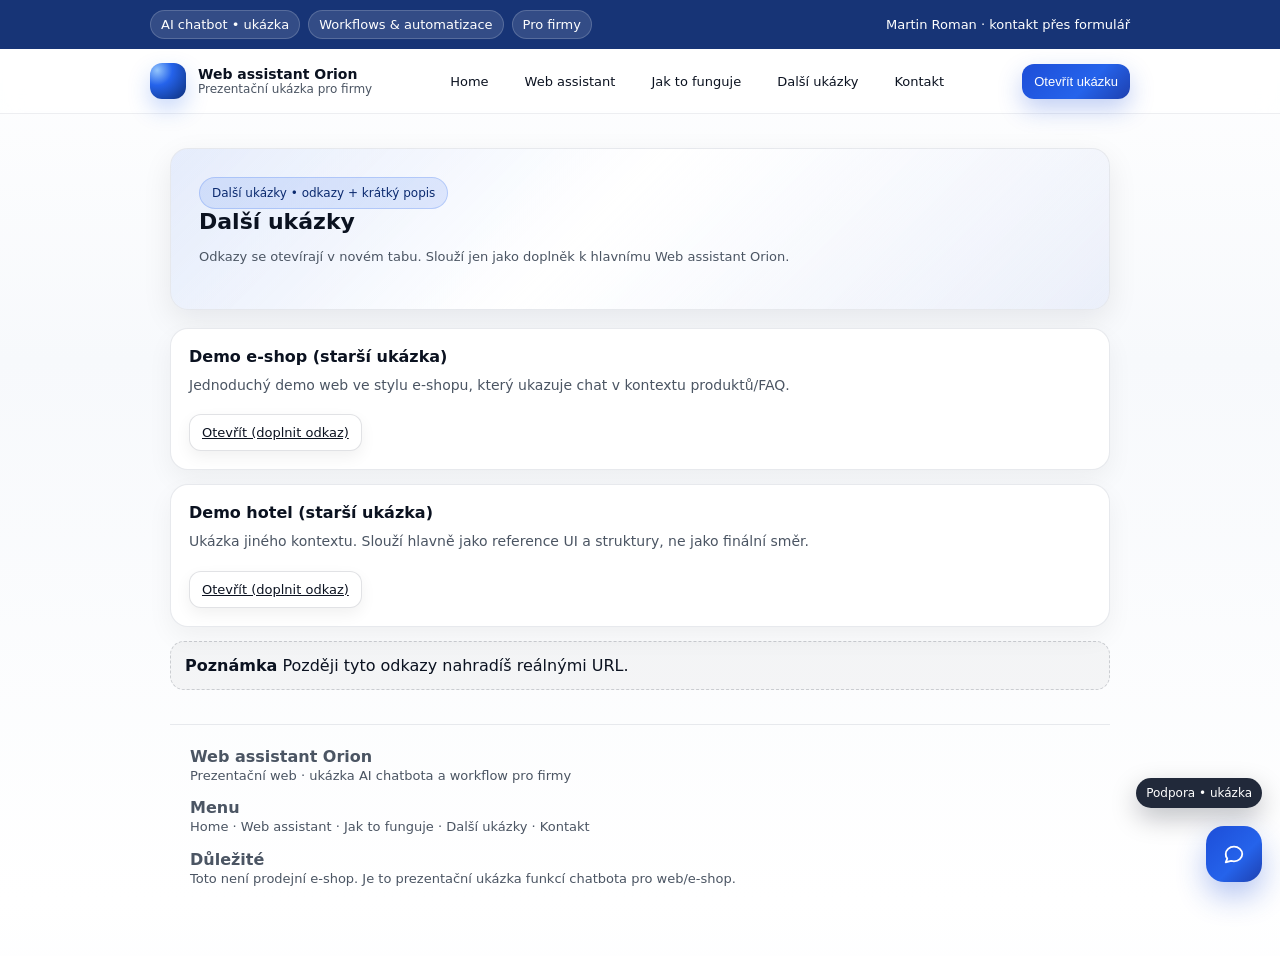
==== dalsi-ukazky.html @ f9d955bd "Create dalsi-ukazky.html" ====
<!doctype html>
<html lang="cs">
<head>
  <meta charset="utf-8" />
  <meta name="viewport" content="width=device-width,initial-scale=1" />
  <title>Další ukázky — Orion</title>
  <meta name="description" content="Odkazy na další demo projekty." />
  <link rel="stylesheet" href="./assets/styles.css" />
</head>
<body>
  <div class="topbar">
    <div class="container topbarInner">
      <div class="badges">
        <span class="badge">AI chatbot • ukázka</span>
        <span class="badge">Workflows & automatizace</span>
        <span class="badge">Pro firmy</span>
      </div>
      <div>Martin Roman · kontakt přes formulář</div>
    </div>
  </div>

  <header class="header">
    <div class="container headerInner">
      <a class="brand" href="./index.html" aria-label="Web assistant Orion">
        <div class="brandMark" aria-hidden="true"></div>
        <div class="brandText">
          <strong>Web assistant Orion</strong>
          <span>Prezentační ukázka pro firmy</span>
        </div>
      </a>

      <nav class="nav" aria-label="Navigace">
        <a href="./index.html">Home</a>
        <a href="./web-assistant.html">Web assistant</a>
        <a href="./jak-to-funguje.html">Jak to funguje</a>
        <a href="./dalsi-ukazky.html">Další ukázky</a>
        <a href="./kontakt.html">Kontakt</a>
      </nav>

      <div class="headerRight">
        <button class="btn btnPrimary" type="button" onclick="window.openChat && window.openChat()">Otevřít ukázku</button>
      </div>
    </div>
  </header>

  <main class="section">
    <div class="container">
      <div class="hero">
        <div class="kicker">Další ukázky • odkazy + krátký popis</div>
        <h2 class="h2">Další ukázky</h2>
        <p class="small">Odkazy se otevírají v novém tabu. Slouží jen jako doplněk k hlavnímu Web assistant Orion.</p>
      </div>

      <div class="grid">
        <div class="card">
          <h3>Demo e-shop (starší ukázka)</h3>
          <p>Jednoduchý demo web ve stylu e-shopu, který ukazuje chat v kontextu produktů/FAQ.</p>
          <div class="heroActions">
            <a class="btn" href="#" target="_blank" rel="noopener">Otevřít (doplnit odkaz)</a>
          </div>
        </div>

        <div class="card">
          <h3>Demo hotel (starší ukázka)</h3>
          <p>Ukázka jiného kontextu. Slouží hlavně jako reference UI a struktury, ne jako finální směr.</p>
          <div class="heroActions">
            <a class="btn" href="#" target="_blank" rel="noopener">Otevřít (doplnit odkaz)</a>
          </div>
        </div>
      </div>

      <div class="notice" style="margin-top:14px">
        <strong>Poznámka</strong>
        Později tyto odkazy nahradíš reálnými URL.
      </div>

      <footer class="footer">
        <div class="container footerGrid">
          <div>
            <strong>Web assistant Orion</strong>
            <div class="small">Prezentační web · ukázka AI chatbota a workflow pro firmy</div>
          </div>
          <div>
            <div><strong>Menu</strong></div>
            <div class="small">
              <a href="./index.html">Home</a> ·
              <a href="./web-assistant.html">Web assistant</a> ·
              <a href="./jak-to-funguje.html">Jak to funguje</a> ·
              <a href="./dalsi-ukazky.html">Další ukázky</a> ·
              <a href="./kontakt.html">Kontakt</a>
            </div>
          </div>
          <div>
            <div><strong>Důležité</strong></div>
            <div class="small">Toto není prodejní e-shop. Je to prezentační ukázka funkcí chatbota pro web/e-shop.</div>
          </div>
        </div>
      </footer>
    </div>
  </main>

  <div id="chatHint">Podpora • ukázka</div>
  <button id="chatFab" aria-label="Otevřít chat" type="button">
    <svg width="22" height="22" viewBox="0 0 24 24" fill="none" aria-hidden="true">
      <path d="M21 12c0 4.418-4.03 8-9 8-1.097 0-2.148-.173-3.12-.49L3 21l1.62-4.05A7.36 7.36 0 0 1 3 12c0-4.418 4.03-8 9-8s9 3.582 9 8Z"
        stroke="white" stroke-width="2" stroke-linejoin="round"/>
    </svg>
  </button>

  <div id="chatPanel" role="dialog" aria-label="Chat">
    <div class="chatHeader">
      <div>
        <strong>Web assistant Orion</strong>
        <span>Rychlá prezentační ukázka (web / e-shop / workflow)</span>
      </div>
      <button class="chatClose" id="chatClose" aria-label="Zavřít" type="button">✕</button>
    </div>
    <div class="chatBody" id="chatBody"></div>
    <div class="chatFooter">
      <input id="chatInput" type="text" placeholder="Napište dotaz…" />
      <button id="chatSend" type="button">Odeslat</button>
    </div>
  </div>

  <script src="./assets/config.js"></script>
  <script src="./assets/utils.js"></script>
  <script src="./assets/base.js"></script>
  <script src="./assets/chat.js"></script>
</body>
</html>
---- assets/styles.css ----
:root{
  --bg:#f7f9fc;
  --panel:#ffffff;
  --text:#0b1220;
  --muted:#4b5563;
  --line:#e5e7eb;
  --blue-900:#0b2a6f;
  --blue-700:#1d4ed8;
  --blue-600:#2563eb;
  --blue-100:#dbeafe;
  --shadow: 0 10px 30px rgba(2, 6, 23, .08);
  --radius: 18px;
  --radius-sm: 14px;
  --max: 980px;
  --font: ui-sans-serif, system-ui, -apple-system, Segoe UI, Inter, Roboto, Helvetica, Arial, "Apple Color Emoji","Segoe UI Emoji";
}
*{box-sizing:border-box}
html,body{height:100%}
body{
  margin:0;
  font-family:var(--font);
  color:var(--text);
  background: linear-gradient(180deg, #ffffff 0%, var(--bg) 40%, #ffffff 100%);
}
a{color:inherit}
.container{max-width:var(--max); margin:0 auto; padding:0 20px}
.topbar{background: rgba(11,42,111,.95); color:#fff; font-size:13px;}
.topbarInner{display:flex; align-items:center; justify-content:space-between; padding:10px 0; gap:14px;}
.badges{display:flex; gap:8px; flex-wrap:wrap}
.badge{display:inline-flex; align-items:center; padding:6px 10px; border-radius:999px; background: rgba(255,255,255,.12); border:1px solid rgba(255,255,255,.18);}
.header{position:sticky; top:0; z-index:20; backdrop-filter: blur(10px); background: rgba(255,255,255,.72); border-bottom:1px solid rgba(229,231,235,.7);}
.headerInner{display:flex; align-items:center; justify-content:space-between; padding:14px 0; gap:14px;}
.brand{display:flex; align-items:center; gap:12px; text-decoration:none;}
.brandMark{width:36px; height:36px; border-radius:12px; background: radial-gradient(120% 120% at 20% 20%, #93c5fd 0%, #2563eb 35%, #0b2a6f 100%); box-shadow: 0 10px 22px rgba(37,99,235,.25);}
.brandText strong{display:block; font-size:14px}
.brandText span{display:block; font-size:12px; color:var(--muted)}
.nav{display:flex; gap:14px; align-items:center; flex-wrap:wrap;}
.nav a{text-decoration:none; font-size:13px; color:#0b1220; padding:8px 10px; border-radius:10px; border:1px solid transparent;}
.nav a[aria-current="page"]{background: var(--blue-100); border-color: rgba(37,99,235,.2); color: var(--blue-900);}
.btn{border:1px solid rgba(15,23,42,.12); background:#fff; color:#0b1220; padding:10px 12px; border-radius:12px; font-size:13px; cursor:pointer; box-shadow: 0 6px 16px rgba(2,6,23,.06);}
.btnPrimary{background: linear-gradient(135deg, var(--blue-700) 0%, var(--blue-600) 60%, #1e40af 100%); border:0; color:#fff; box-shadow: 0 10px 24px rgba(29,78,216,.28);}
.section{padding:34px 0 44px}
.hero{background: linear-gradient(135deg, rgba(37,99,235,.10) 0%, rgba(255,255,255,1) 45%, rgba(29,78,216,.06) 100%); border:1px solid rgba(229,231,235,.9); border-radius: var(--radius); padding: 28px; box-shadow: var(--shadow);}
.kicker{display:inline-flex; font-size:12px; color: var(--blue-900); background: rgba(37,99,235,.12); border:1px solid rgba(37,99,235,.22); padding:8px 12px; border-radius:999px;}
.h1{margin:14px 0 10px; font-size: 40px; line-height: 1.08; letter-spacing: -0.6px;}
.lead{margin:0; color: var(--muted); font-size: 16px; line-height: 1.6; max-width: 68ch;}
.heroActions{display:flex; gap:12px; flex-wrap:wrap; margin-top:18px}
.grid{display:grid; grid-template-columns: 1fr; gap: 14px; margin-top: 18px;}
.card{background: var(--panel); border:1px solid rgba(229,231,235,.9); border-radius: var(--radius); padding: 18px; box-shadow: 0 10px 26px rgba(2,6,23,.05);}
.card h3{margin:0 0 8px; font-size:16px}
.card p{margin:0; color:var(--muted); line-height:1.6; font-size:14px}
.metaRow{display:flex; gap:10px; flex-wrap:wrap; margin-top: 10px;}
.pill{display:inline-flex; font-size:12px; padding:6px 10px; border-radius:999px; border:1px solid rgba(229,231,235,.9); background: rgba(248,250,252,.9);}
.hr{height:1px; background: rgba(229,231,235,.9); margin: 18px 0;}
.h2{margin:0 0 10px; font-size:22px;}
.small{font-size:13px; color:var(--muted); line-height:1.6}
.list{margin: 10px 0 0; padding: 0 0 0 18px; color: var(--muted);}
.list li{margin: 8px 0; line-height:1.6}
.notice{background: rgba(2,6,23,.03); border:1px dashed rgba(15,23,42,.18); border-radius: var(--radius-sm); padding: 14px;}
.footer{margin-top: 34px; padding: 22px 0; border-top: 1px solid rgba(229,231,235,.9); color: var(--muted);}
.footerGrid{display:grid; grid-template-columns: 1fr; gap: 12px;}
.footer a{text-decoration:none}
.footer a:hover{text-decoration:underline}

/* Chat UI */
#chatHint{position: fixed; right: 18px; bottom: 92px; background: rgba(15,23,42,.92); color:#fff; font-size:12px; padding: 8px 10px; border-radius: 999px; box-shadow: 0 10px 26px rgba(2,6,23,.25); opacity: 0; transform: translateY(8px); transition: .18s ease; pointer-events:none;}
#chatHint.show{opacity:1; transform: translateY(0)}
#chatFab{position: fixed; right: 18px; bottom: 18px; width: 56px; height: 56px; border-radius: 18px; border: 0; cursor: pointer; background: linear-gradient(135deg, var(--blue-700) 0%, var(--blue-600) 60%, #1e40af 100%); box-shadow: 0 14px 30px rgba(29,78,216,.32); display:flex; align-items:center; justify-content:center;}
#chatPanel{position: fixed; right: 18px; bottom: 86px; width: min(420px, calc(100vw - 36px)); height: min(610px, calc(100vh - 140px)); background: #fff; border: 1px solid rgba(229,231,235,.9); border-radius: 18px; box-shadow: 0 18px 48px rgba(2,6,23,.18); overflow: hidden; display: none;}
#chatPanel.open{display:block}
.chatHeader{padding: 14px; background: linear-gradient(135deg, rgba(37,99,235,.10) 0%, rgba(255,255,255,1) 65%); border-bottom:1px solid rgba(229,231,235,.9); display:flex; justify-content:space-between; gap:12px;}
.chatHeader strong{display:block; font-size:14px}
.chatHeader span{display:block; font-size:12px; color:var(--muted); margin-top:4px}
.chatClose{border:1px solid rgba(229,231,235,.9); background:#fff; border-radius: 12px; width: 38px; height: 38px; cursor:pointer;}
.chatBody{padding: 14px; height: calc(100% - 138px); overflow: auto; background: #fbfdff;}
.msg{display:flex; margin: 10px 0;}
.msg.user{justify-content:flex-end}
.bubble{max-width: 82%; padding: 10px 12px; border-radius: 14px; border: 1px solid rgba(229,231,235,.9); background: #fff; font-size: 13px; line-height: 1.5; white-space: pre-wrap;}
.msg.user .bubble{background: rgba(37,99,235,.10); border-color: rgba(37,99,235,.22);}
.quick{display:flex; flex-wrap:wrap; gap:8px; margin-top:10px;}
.quick button{border:1px solid rgba(229,231,235,.9); background:#fff; border-radius: 999px; padding: 8px 10px; font-size: 12px; cursor:pointer;}
.chatFooter{padding: 12px; border-top:1px solid rgba(229,231,235,.9); display:flex; gap:10px; align-items:center; background:#fff;}
#chatInput{flex:1; border:1px solid rgba(229,231,235,.9); border-radius: 12px; padding: 10px 12px; font-size: 13px; outline:none;}
#chatSend{border:0; border-radius: 12px; padding: 10px 12px; font-size: 13px; cursor:pointer; color:#fff; background: linear-gradient(135deg, var(--blue-700) 0%, var(--blue-600) 60%, #1e40af 100%);}
.chatBadge{display:inline-flex; gap:8px; align-items:center; padding: 7px 10px; font-size:12px; border-radius: 999px; border:1px solid rgba(37,99,235,.22); background: rgba(37,99,235,.10); color: var(--blue-900); margin-bottom: 10px;}
.muted{color:var(--muted)}
.codeTag{font-family: ui-monospace, SFMono-Regular, Menlo, Monaco, Consolas, "Liberation Mono","Courier New", monospace; font-size:12px; background: rgba(2,6,23,.05); border:1px solid rgba(2,6,23,.08); padding: 2px 6px; border-radius: 8px;}
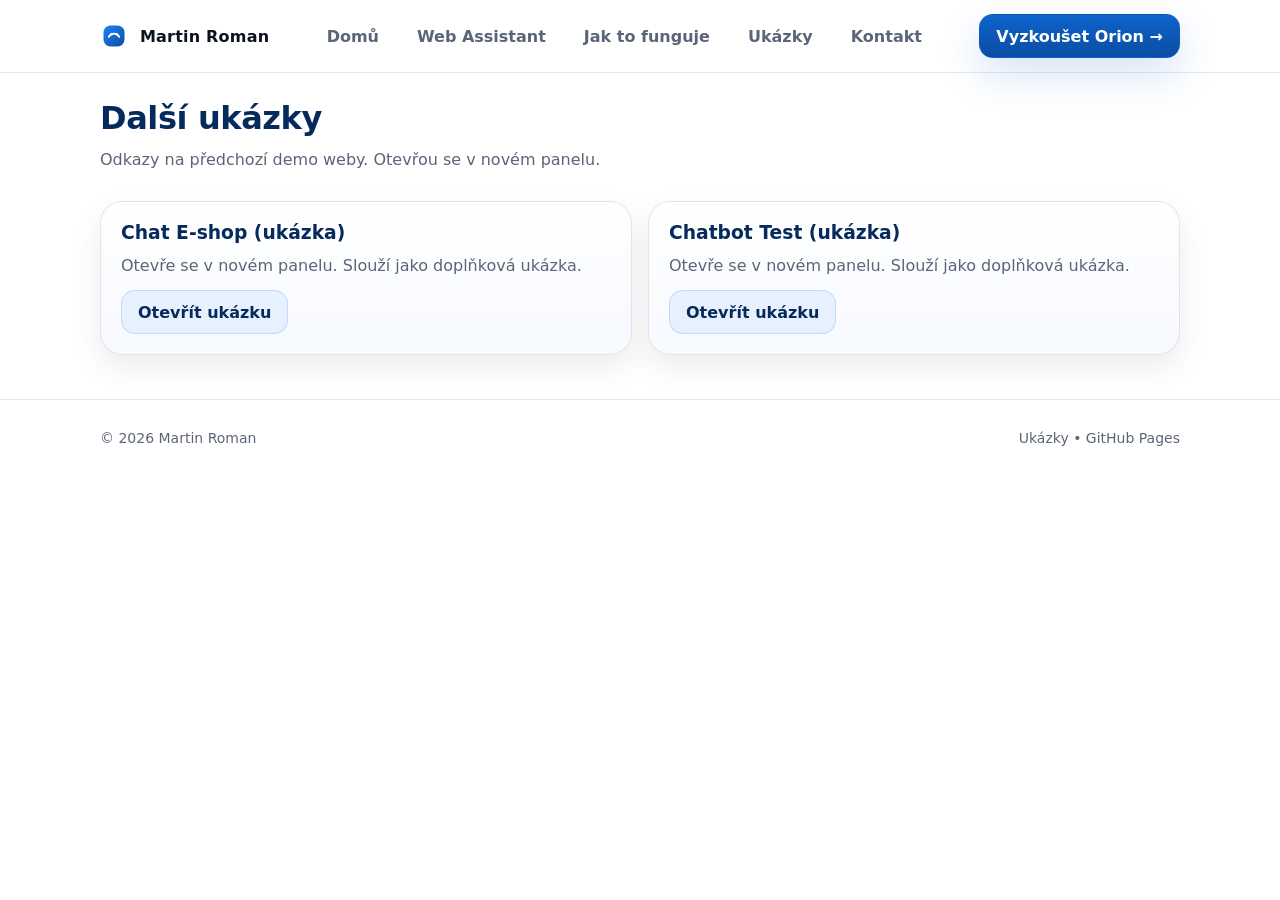
==== commit 4cb7ac04: "Update dalsi-ukazky.html" ====
--- a/dalsi-ukazky.html
+++ b/dalsi-ukazky.html
@@ -1,130 +1,61 @@
 <!doctype html>
 <html lang="cs">
 <head>
-  <meta charset="utf-8" />
-  <meta name="viewport" content="width=device-width,initial-scale=1" />
-  <title>Další ukázky — Orion</title>
-  <meta name="description" content="Odkazy na další demo projekty." />
-  <link rel="stylesheet" href="./assets/styles.css" />
+  <meta charset="utf-8"/>
+  <meta name="viewport" content="width=device-width,initial-scale=1"/>
+  <title>Ukázky – Orion</title>
+  <link rel="icon" href="assets/img/favicon.svg" type="image/svg+xml"/>
+  <link rel="stylesheet" href="assets/css/styles.css"/>
 </head>
 <body>
-  <div class="topbar">
-    <div class="container topbarInner">
-      <div class="badges">
-        <span class="badge">AI chatbot • ukázka</span>
-        <span class="badge">Workflows & automatizace</span>
-        <span class="badge">Pro firmy</span>
+
+<header class="topbar">
+  <div class="container">
+    <div class="nav">
+      <a class="brand" href="index.html">
+        <img class="mark" src="assets/img/orion-mark.svg" alt="Orion"/>
+        <span>Martin Roman</span>
+      </a>
+      <nav class="menu">
+        <a data-nav href="index.html">Domů</a>
+        <a data-nav href="web-assistant.html">Web Assistant</a>
+        <a data-nav href="jak-to-funguje.html">Jak to funguje</a>
+        <a data-nav href="ukazky.html">Ukázky</a>
+        <a data-nav href="kontakt.html">Kontakt</a>
+      </nav>
+      <div class="cta">
+        <a class="btn primary" href="web-assistant.html">Vyzkoušet Orion →</a>
       </div>
-      <div>Martin Roman · kontakt přes formulář</div>
     </div>
   </div>
+</header>
 
-  <header class="header">
-    <div class="container headerInner">
-      <a class="brand" href="./index.html" aria-label="Web assistant Orion">
-        <div class="brandMark" aria-hidden="true"></div>
-        <div class="brandText">
-          <strong>Web assistant Orion</strong>
-          <span>Prezentační ukázka pro firmy</span>
-        </div>
-      </a>
+<main class="container">
+  <div class="pageHead">
+    <h1>Další ukázky</h1>
+    <p>Odkazy na předchozí demo weby. Otevřou se v novém panelu.</p>
+  </div>
 
-      <nav class="nav" aria-label="Navigace">
-        <a href="./index.html">Home</a>
-        <a href="./web-assistant.html">Web assistant</a>
-        <a href="./jak-to-funguje.html">Jak to funguje</a>
-        <a href="./dalsi-ukazky.html">Další ukázky</a>
-        <a href="./kontakt.html">Kontakt</a>
-      </nav>
+  <section class="section">
+    <div class="split" data-demo-list>
+      <!-- plní se z config.js -->
+    </div>
+  </section>
 
-      <div class="headerRight">
-        <button class="btn btnPrimary" type="button" onclick="window.openChat && window.openChat()">Otevřít ukázku</button>
-      </div>
-    </div>
-  </header>
+  <div class="spacer"></div>
+</main>
 
-  <main class="section">
-    <div class="container">
-      <div class="hero">
-        <div class="kicker">Další ukázky • odkazy + krátký popis</div>
-        <h2 class="h2">Další ukázky</h2>
-        <p class="small">Odkazy se otevírají v novém tabu. Slouží jen jako doplněk k hlavnímu Web assistant Orion.</p>
-      </div>
-
-      <div class="grid">
-        <div class="card">
-          <h3>Demo e-shop (starší ukázka)</h3>
-          <p>Jednoduchý demo web ve stylu e-shopu, který ukazuje chat v kontextu produktů/FAQ.</p>
-          <div class="heroActions">
-            <a class="btn" href="#" target="_blank" rel="noopener">Otevřít (doplnit odkaz)</a>
-          </div>
-        </div>
-
-        <div class="card">
-          <h3>Demo hotel (starší ukázka)</h3>
-          <p>Ukázka jiného kontextu. Slouží hlavně jako reference UI a struktury, ne jako finální směr.</p>
-          <div class="heroActions">
-            <a class="btn" href="#" target="_blank" rel="noopener">Otevřít (doplnit odkaz)</a>
-          </div>
-        </div>
-      </div>
-
-      <div class="notice" style="margin-top:14px">
-        <strong>Poznámka</strong>
-        Později tyto odkazy nahradíš reálnými URL.
-      </div>
-
-      <footer class="footer">
-        <div class="container footerGrid">
-          <div>
-            <strong>Web assistant Orion</strong>
-            <div class="small">Prezentační web · ukázka AI chatbota a workflow pro firmy</div>
-          </div>
-          <div>
-            <div><strong>Menu</strong></div>
-            <div class="small">
-              <a href="./index.html">Home</a> ·
-              <a href="./web-assistant.html">Web assistant</a> ·
-              <a href="./jak-to-funguje.html">Jak to funguje</a> ·
-              <a href="./dalsi-ukazky.html">Další ukázky</a> ·
-              <a href="./kontakt.html">Kontakt</a>
-            </div>
-          </div>
-          <div>
-            <div><strong>Důležité</strong></div>
-            <div class="small">Toto není prodejní e-shop. Je to prezentační ukázka funkcí chatbota pro web/e-shop.</div>
-          </div>
-        </div>
-      </footer>
-    </div>
-  </main>
-
-  <div id="chatHint">Podpora • ukázka</div>
-  <button id="chatFab" aria-label="Otevřít chat" type="button">
-    <svg width="22" height="22" viewBox="0 0 24 24" fill="none" aria-hidden="true">
-      <path d="M21 12c0 4.418-4.03 8-9 8-1.097 0-2.148-.173-3.12-.49L3 21l1.62-4.05A7.36 7.36 0 0 1 3 12c0-4.418 4.03-8 9-8s9 3.582 9 8Z"
-        stroke="white" stroke-width="2" stroke-linejoin="round"/>
-    </svg>
-  </button>
-
-  <div id="chatPanel" role="dialog" aria-label="Chat">
-    <div class="chatHeader">
-      <div>
-        <strong>Web assistant Orion</strong>
-        <span>Rychlá prezentační ukázka (web / e-shop / workflow)</span>
-      </div>
-      <button class="chatClose" id="chatClose" aria-label="Zavřít" type="button">✕</button>
-    </div>
-    <div class="chatBody" id="chatBody"></div>
-    <div class="chatFooter">
-      <input id="chatInput" type="text" placeholder="Napište dotaz…" />
-      <button id="chatSend" type="button">Odeslat</button>
+<footer class="footer">
+  <div class="container">
+    <div class="footerInner">
+      <div>© <span id="y"></span> Martin Roman</div>
+      <div>Ukázky • GitHub Pages</div>
     </div>
   </div>
+</footer>
 
-  <script src="./assets/config.js"></script>
-  <script src="./assets/utils.js"></script>
-  <script src="./assets/base.js"></script>
-  <script src="./assets/chat.js"></script>
+<script>document.getElementById("y").textContent = new Date().getFullYear();</script>
+<script src="assets/js/config.js"></script>
+<script src="assets/js/app.js"></script>
 </body>
 </html>
--- a/assets/css/styles.css
+++ b/assets/css/styles.css
@@ -0,0 +1,332 @@
+/* assets/css/styles.css */
+:root{
+  --bg:#ffffff;
+  --text:#0b1220;
+  --muted:#5b6577;
+  --border:rgba(11,18,32,.10);
+  --card:rgba(255,255,255,.85);
+  --shadow:0 20px 60px rgba(11,18,32,.10);
+  --shadow2:0 12px 30px rgba(11,18,32,.08);
+
+  --blue-900:#062a5c;
+  --blue-700:#0b4ea2;
+  --blue-600:#0d63cc;
+  --blue-500:#1d7df2;
+
+  --ring:rgba(29,125,242,.25);
+
+  --radius:18px;
+  --radius2:26px;
+
+  --max:1120px;
+}
+
+*{box-sizing:border-box}
+html,body{margin:0;padding:0;font-family:ui-sans-serif,system-ui,-apple-system,Segoe UI,Roboto,Arial;color:var(--text);background:var(--bg)}
+a{color:inherit;text-decoration:none}
+img{max-width:100%;display:block}
+
+.container{max-width:var(--max);margin:0 auto;padding:0 20px}
+.spacer{height:26px}
+
+.topbar{
+  position:sticky;top:0;z-index:50;
+  backdrop-filter:saturate(1.2) blur(14px);
+  background:rgba(255,255,255,.72);
+  border-bottom:1px solid var(--border);
+}
+.nav{
+  display:flex;align-items:center;justify-content:space-between;
+  gap:16px; padding:14px 0;
+}
+.brand{
+  display:flex;align-items:center;gap:12px;font-weight:750;letter-spacing:.2px;
+}
+.brand .mark{width:28px;height:28px}
+.menu{
+  display:flex;align-items:center;gap:18px;
+  color:var(--muted);
+  font-weight:600;
+}
+.menu a{padding:8px 10px;border-radius:12px}
+.menu a.active, .menu a:hover{
+  background:rgba(29,125,242,.08);
+  color:var(--blue-900);
+}
+.cta{
+  display:flex;align-items:center;gap:10px;
+}
+.btn{
+  display:inline-flex;align-items:center;justify-content:center;
+  gap:10px;
+  height:44px;
+  padding:0 16px;
+  border-radius:14px;
+  border:1px solid var(--border);
+  font-weight:700;
+  cursor:pointer;
+  background:#fff;
+  transition:.18s ease;
+  user-select:none;
+}
+.btn:hover{transform:translateY(-1px);box-shadow:var(--shadow2)}
+.btn.primary{
+  border-color:rgba(13,99,204,.30);
+  background:linear-gradient(180deg, rgba(13,99,204,1) 0%, rgba(11,78,162,1) 100%);
+  color:#fff;
+  box-shadow:0 16px 40px rgba(13,99,204,.18);
+}
+.btn.soft{
+  background:rgba(29,125,242,.08);
+  border-color:rgba(29,125,242,.20);
+  color:var(--blue-900);
+}
+
+.hero{
+  position:relative;
+  padding:42px 0 18px;
+}
+.heroWrap{
+  position:relative;
+  border:1px solid var(--border);
+  border-radius:var(--radius2);
+  overflow:hidden;
+  box-shadow:var(--shadow);
+  background:linear-gradient(180deg,#ffffff 0%, #f6f9ff 60%, #ffffff 100%);
+}
+.heroBg{
+  position:absolute;inset:0;
+  opacity:.9;
+  pointer-events:none;
+}
+.heroInner{
+  position:relative;
+  display:grid;
+  grid-template-columns: 1.05fr .95fr;
+  gap:28px;
+  padding:34px;
+}
+@media (max-width: 900px){
+  .heroInner{grid-template-columns:1fr;padding:22px}
+  .menu{display:none}
+}
+.kicker{
+  display:inline-flex;align-items:center;gap:10px;
+  padding:8px 12px;border-radius:999px;
+  background:rgba(29,125,242,.10);
+  border:1px solid rgba(29,125,242,.20);
+  color:var(--blue-900);
+  font-weight:800;
+  width:max-content;
+}
+.h1{
+  margin:14px 0 10px;
+  font-size:44px;
+  line-height:1.06;
+  letter-spacing:-.8px;
+  color:var(--blue-900);
+}
+@media (max-width: 900px){
+  .h1{font-size:36px}
+}
+.sub{
+  margin:0 0 16px;
+  color:var(--muted);
+  font-size:16.5px;
+  line-height:1.55;
+  max-width:54ch;
+}
+.actions{display:flex;flex-wrap:wrap;gap:12px;margin-top:16px}
+.heroCard{
+  display:flex;flex-direction:column;align-items:center;justify-content:center;
+  gap:14px;
+  border-radius:22px;
+  border:1px solid var(--border);
+  background:rgba(255,255,255,.86);
+  box-shadow:0 14px 38px rgba(11,18,32,.08);
+  padding:22px;
+}
+.heroCard .title{
+  font-weight:850;
+  letter-spacing:.2px;
+  color:var(--blue-900);
+  font-size:22px;
+}
+.heroCard .tag{
+  color:var(--muted);
+  font-weight:650;
+  margin-top:-6px;
+}
+.heroCard .bigMark{
+  width:min(360px, 100%);
+}
+
+.section{
+  padding:18px 0;
+}
+.sectionTitle{
+  text-align:center;
+  margin:10px 0 18px;
+}
+.sectionTitle h2{
+  font-size:32px;margin:0;color:var(--blue-900);letter-spacing:-.4px
+}
+.sectionTitle p{
+  margin:10px auto 0;
+  color:var(--muted);
+  line-height:1.55;
+  max-width:70ch;
+}
+.grid3{
+  display:grid;
+  grid-template-columns:repeat(3,1fr);
+  gap:16px;
+}
+@media (max-width: 900px){ .grid3{grid-template-columns:1fr} }
+.card{
+  border:1px solid var(--border);
+  border-radius:18px;
+  background:rgba(255,255,255,.92);
+  box-shadow:0 10px 30px rgba(11,18,32,.06);
+  padding:18px;
+}
+.card h3{margin:10px 0 6px;color:var(--blue-900)}
+.card p{margin:0;color:var(--muted);line-height:1.55}
+.icon{
+  width:42px;height:42px;border-radius:14px;
+  display:grid;place-items:center;
+  border:1px solid rgba(29,125,242,.22);
+  background:rgba(29,125,242,.10);
+}
+
+.split{
+  display:grid;
+  grid-template-columns: 1fr 1fr;
+  gap:16px;
+}
+@media (max-width: 900px){ .split{grid-template-columns:1fr} }
+.bigCard{
+  border-radius:22px;
+  border:1px solid var(--border);
+  background:linear-gradient(180deg, rgba(255,255,255,.92) 0%, rgba(246,249,255,.92) 100%);
+  box-shadow:var(--shadow2);
+  padding:20px;
+}
+.bigCard h3{margin:0 0 10px;color:var(--blue-900)}
+.bigCard p{margin:0;color:var(--muted);line-height:1.6}
+
+.footer{
+  padding:30px 0;
+  border-top:1px solid var(--border);
+  color:var(--muted);
+  font-size:14px;
+}
+.footerInner{
+  display:flex;align-items:flex-start;justify-content:space-between;gap:16px;
+}
+@media (max-width: 900px){ .footerInner{flex-direction:column} }
+
+.badgeDemo{
+  display:inline-flex;align-items:center;gap:10px;
+  padding:10px 12px;border-radius:14px;
+  border:1px solid rgba(13,99,204,.20);
+  background:rgba(13,99,204,.06);
+  color:var(--blue-900);
+  font-weight:800;
+  width:max-content;
+}
+
+/* ---- Chat widget ---- */
+.chatFab{
+  position:fixed;right:18px;bottom:18px;z-index:80;
+}
+.chatBtn{
+  width:56px;height:56px;border-radius:18px;
+  border:1px solid rgba(13,99,204,.30);
+  background:linear-gradient(180deg, rgba(13,99,204,1), rgba(11,78,162,1));
+  box-shadow:0 18px 50px rgba(13,99,204,.22);
+  display:grid;place-items:center;
+  cursor:pointer;
+}
+.chatBtn svg{filter:drop-shadow(0 2px 8px rgba(0,0,0,.18))}
+.chatPanel{
+  position:fixed;right:18px;bottom:86px;z-index:80;
+  width:min(420px, calc(100vw - 36px));
+  height:min(560px, calc(100vh - 140px));
+  border-radius:22px;
+  border:1px solid var(--border);
+  background:rgba(255,255,255,.92);
+  box-shadow:var(--shadow);
+  overflow:hidden;
+  display:none;
+}
+.chatPanel.open{display:flex;flex-direction:column}
+.chatHead{
+  padding:14px 14px 12px;
+  border-bottom:1px solid var(--border);
+  display:flex;align-items:center;justify-content:space-between;gap:12px;
+  background:linear-gradient(180deg, rgba(246,249,255,.98), rgba(255,255,255,.92));
+}
+.chatHead .left{
+  display:flex;flex-direction:column;gap:4px;
+}
+.chatHead .t{font-weight:900;color:var(--blue-900)}
+.chatHead .s{color:var(--muted);font-weight:650;font-size:13px}
+.chatClose{
+  width:40px;height:40px;border-radius:14px;
+  border:1px solid var(--border);
+  background:#fff;
+  cursor:pointer;
+}
+.chatBody{padding:12px;overflow:auto;display:flex;flex-direction:column;gap:10px}
+.msg{
+  max-width:92%;
+  padding:12px 12px;
+  border-radius:16px;
+  border:1px solid var(--border);
+  line-height:1.5;
+  font-size:14.5px;
+  white-space:pre-wrap;
+}
+.msg.user{margin-left:auto;background:rgba(29,125,242,.08);border-color:rgba(29,125,242,.20)}
+.msg.bot{background:#fff}
+.quick{
+  display:flex;flex-wrap:wrap;gap:10px;margin-top:4px
+}
+.pill{
+  padding:10px 12px;border-radius:999px;
+  border:1px solid rgba(29,125,242,.20);
+  background:rgba(29,125,242,.08);
+  color:var(--blue-900);
+  font-weight:750;
+  cursor:pointer;
+}
+.chatFoot{
+  padding:12px;
+  border-top:1px solid var(--border);
+  display:flex;gap:10px;
+  background:rgba(255,255,255,.92);
+}
+.chatInput{
+  flex:1;
+  height:44px;border-radius:14px;
+  border:1px solid var(--border);
+  padding:0 12px;
+  outline:none;
+}
+.chatInput:focus{box-shadow:0 0 0 6px var(--ring);border-color:rgba(13,99,204,.35)}
+.sendBtn{
+  width:54px;height:44px;border-radius:14px;
+  border:1px solid rgba(13,99,204,.30);
+  background:linear-gradient(180deg, rgba(13,99,204,1), rgba(11,78,162,1));
+  color:#fff;
+  font-weight:900;
+  cursor:pointer;
+}
+
+/* simple page header */
+.pageHead{
+  padding:26px 0 10px;
+}
+.pageHead h1{margin:0;color:var(--blue-900);letter-spacing:-.4px}
+.pageHead p{margin:10px 0 0;color:var(--muted);line-height:1.6;max-width:70ch}
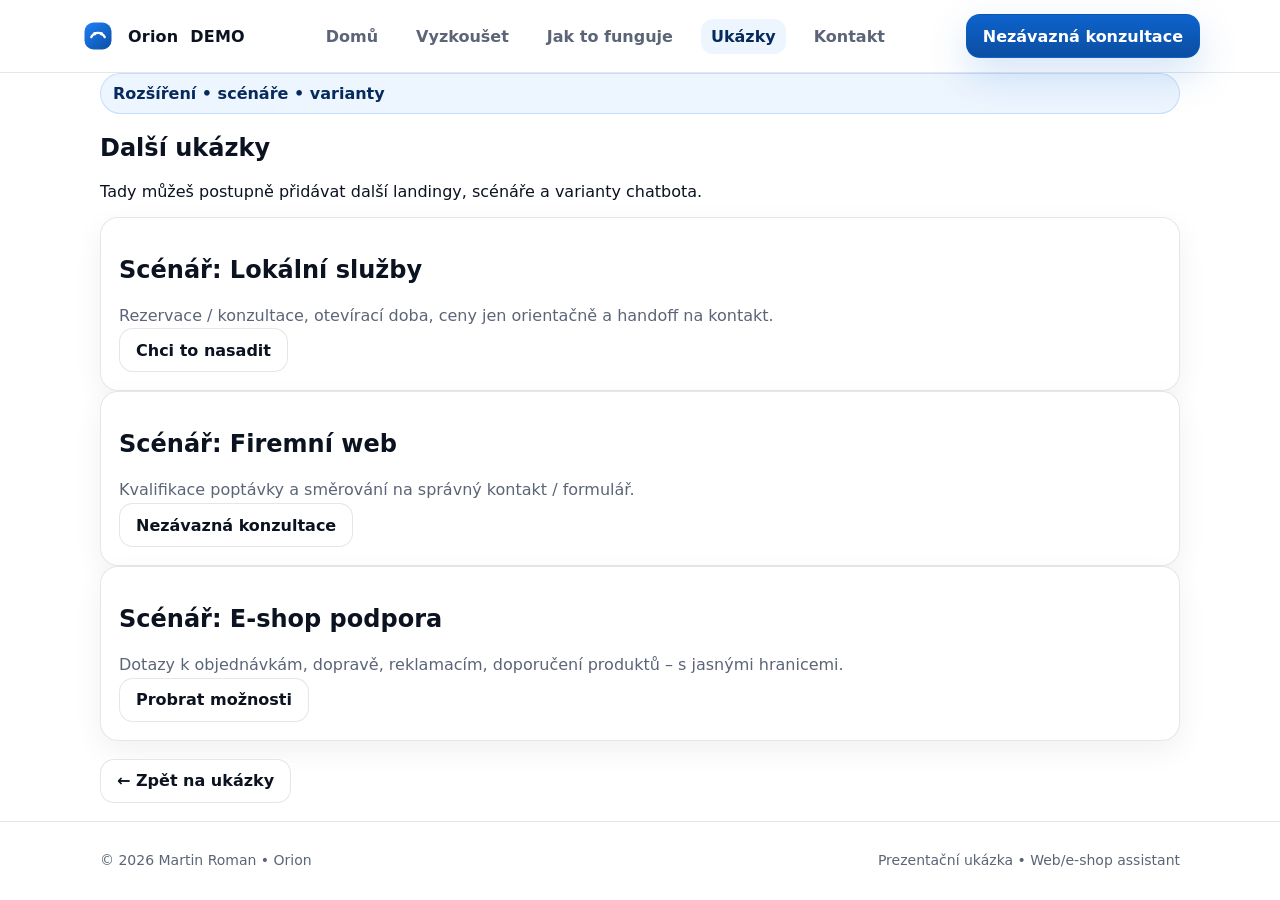
==== commit 8b70c599: "Update dalsi-ukazky.html" ====
--- a/dalsi-ukazky.html
+++ b/dalsi-ukazky.html
@@ -1,61 +1,80 @@
+<!-- dalsi-ukazky.html -->
 <!doctype html>
 <html lang="cs">
 <head>
-  <meta charset="utf-8"/>
-  <meta name="viewport" content="width=device-width,initial-scale=1"/>
-  <title>Ukázky – Orion</title>
-  <link rel="icon" href="assets/img/favicon.svg" type="image/svg+xml"/>
-  <link rel="stylesheet" href="assets/css/styles.css"/>
+  <meta charset="UTF-8" />
+  <meta name="viewport" content="width=device-width,initial-scale=1" />
+  <title>Orion – Další ukázky</title>
+  <meta name="description" content="Další ukázky a scénáře pro Orion AI Web Assistant." />
+  <link rel="stylesheet" href="./assets/css/styles.css" />
 </head>
 <body>
 
 <header class="topbar">
-  <div class="container">
-    <div class="nav">
-      <a class="brand" href="index.html">
-        <img class="mark" src="assets/img/orion-mark.svg" alt="Orion"/>
-        <span>Martin Roman</span>
-      </a>
-      <nav class="menu">
-        <a data-nav href="index.html">Domů</a>
-        <a data-nav href="web-assistant.html">Web Assistant</a>
-        <a data-nav href="jak-to-funguje.html">Jak to funguje</a>
-        <a data-nav href="ukazky.html">Ukázky</a>
-        <a data-nav href="kontakt.html">Kontakt</a>
-      </nav>
-      <div class="cta">
-        <a class="btn primary" href="web-assistant.html">Vyzkoušet Orion →</a>
-      </div>
+  <div class="container nav">
+    <a class="brand" href="./index.html" aria-label="Orion (domů)">
+      <img src="./assets/img/orion-mark.svg" alt="Orion" width="36" height="36" />
+      <span class="brandText">Orion</span>
+      <span class="badge">DEMO</span>
+    </a>
+
+    <nav class="menu" aria-label="Hlavní navigace">
+      <a href="./index.html">Domů</a>
+      <a href="./web-assistant.html">Vyzkoušet</a>
+      <a href="./jak-to-funguje.html">Jak to funguje</a>
+      <a href="./ukazky.html" class="active">Ukázky</a>
+      <a href="./kontakt.html">Kontakt</a>
+    </nav>
+
+    <div class="cta">
+      <a class="btn primary" href="./kontakt.html">Nezávazná konzultace</a>
     </div>
   </div>
 </header>
 
-<main class="container">
-  <div class="pageHead">
+<main class="container page">
+  <section class="page-hero">
+    <div class="pill">Rozšíření • scénáře • varianty</div>
     <h1>Další ukázky</h1>
-    <p>Odkazy na předchozí demo weby. Otevřou se v novém panelu.</p>
-  </div>
+    <p class="muted">Tady můžeš postupně přidávat další landingy, scénáře a varianty chatbota.</p>
+  </section>
 
-  <section class="section">
-    <div class="split" data-demo-list>
-      <!-- plní se z config.js -->
+  <section class="cards">
+    <div class="card">
+      <h2>Scénář: Lokální služby</h2>
+      <p class="muted">Rezervace / konzultace, otevírací doba, ceny jen orientačně a handoff na kontakt.</p>
+      <a class="btn" href="./kontakt.html">Chci to nasadit</a>
+    </div>
+
+    <div class="card">
+      <h2>Scénář: Firemní web</h2>
+      <p class="muted">Kvalifikace poptávky a směrování na správný kontakt / formulář.</p>
+      <a class="btn" href="./kontakt.html">Nezávazná konzultace</a>
+    </div>
+
+    <div class="card">
+      <h2>Scénář: E-shop podpora</h2>
+      <p class="muted">Dotazy k objednávkám, dopravě, reklamacím, doporučení produktů – s jasnými hranicemi.</p>
+      <a class="btn" href="./kontakt.html">Probrat možnosti</a>
     </div>
   </section>
 
-  <div class="spacer"></div>
+  <section class="section">
+    <a class="btn" href="./ukazky.html">← Zpět na ukázky</a>
+  </section>
 </main>
 
 <footer class="footer">
   <div class="container">
     <div class="footerInner">
-      <div>© <span id="y"></span> Martin Roman</div>
-      <div>Ukázky • GitHub Pages</div>
+      <div>© <span id="y"></span> Martin Roman • Orion</div>
+      <div>Prezentační ukázka • Web/e-shop assistant</div>
     </div>
   </div>
 </footer>
 
-<script>document.getElementById("y").textContent = new Date().getFullYear();</script>
-<script src="assets/js/config.js"></script>
-<script src="assets/js/app.js"></script>
+<script>
+  document.getElementById("y").textContent = new Date().getFullYear();
+</script>
 </body>
 </html>
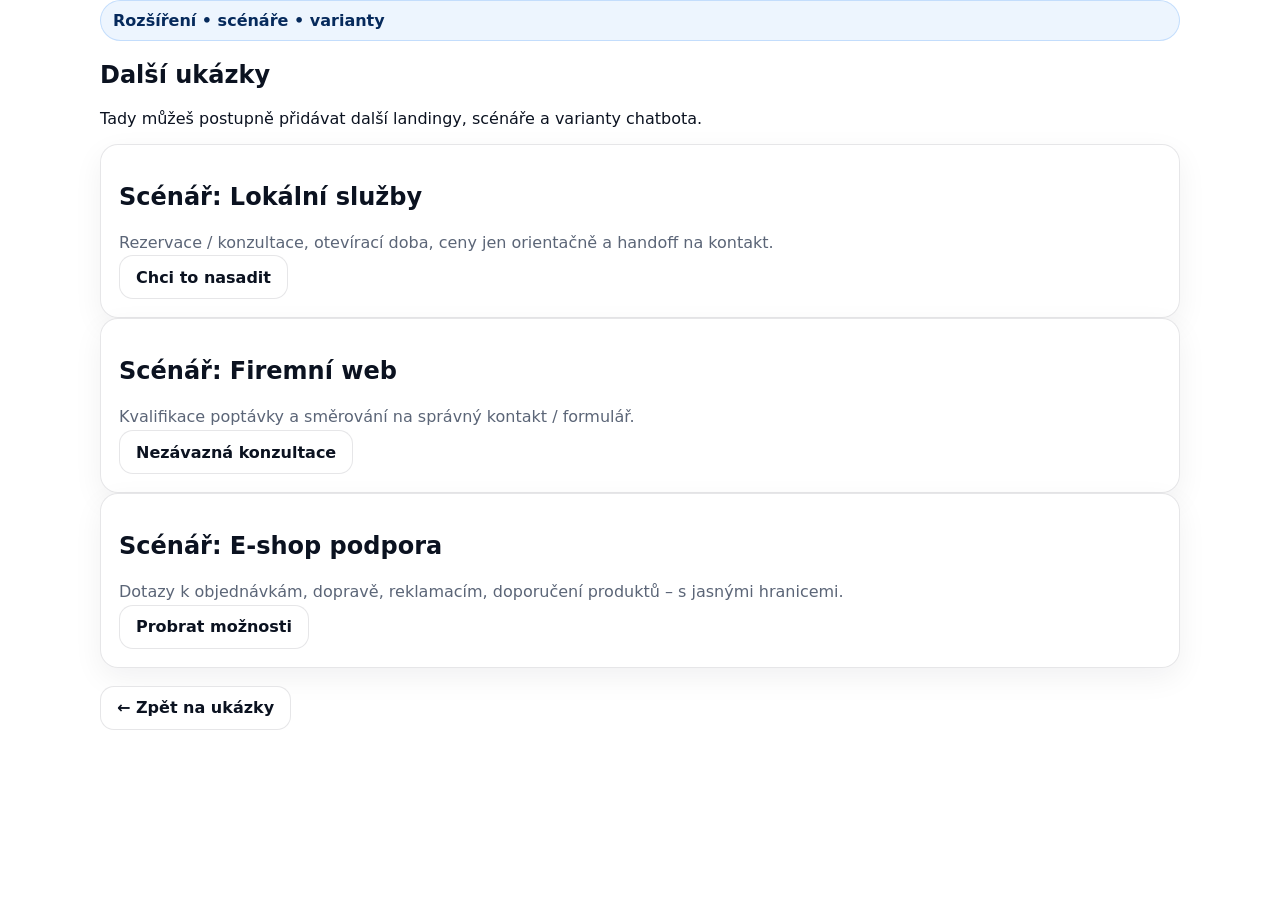
==== commit c5d25c92: "Add files via upload" ====
--- a/dalsi-ukazky.html
+++ b/dalsi-ukazky.html
@@ -7,30 +7,11 @@
   <title>Orion – Další ukázky</title>
   <meta name="description" content="Další ukázky a scénáře pro Orion AI Web Assistant." />
   <link rel="stylesheet" href="./assets/css/styles.css" />
+  <script src="./assets/js/app.js" defer></script>
 </head>
 <body>
 
-<header class="topbar">
-  <div class="container nav">
-    <a class="brand" href="./index.html" aria-label="Orion (domů)">
-      <img src="./assets/img/orion-mark.svg" alt="Orion" width="36" height="36" />
-      <span class="brandText">Orion</span>
-      <span class="badge">DEMO</span>
-    </a>
-
-    <nav class="menu" aria-label="Hlavní navigace">
-      <a href="./index.html">Domů</a>
-      <a href="./web-assistant.html">Vyzkoušet</a>
-      <a href="./jak-to-funguje.html">Jak to funguje</a>
-      <a href="./ukazky.html" class="active">Ukázky</a>
-      <a href="./kontakt.html">Kontakt</a>
-    </nav>
-
-    <div class="cta">
-      <a class="btn primary" href="./kontakt.html">Nezávazná konzultace</a>
-    </div>
-  </div>
-</header>
+<div id="siteHeader"></div>
 
 <main class="container page">
   <section class="page-hero">
@@ -64,17 +45,8 @@
   </section>
 </main>
 
-<footer class="footer">
-  <div class="container">
-    <div class="footerInner">
-      <div>© <span id="y"></span> Martin Roman • Orion</div>
-      <div>Prezentační ukázka • Web/e-shop assistant</div>
-    </div>
-  </div>
-</footer>
+<div id="siteFooter"></div>
 
-<script>
-  document.getElementById("y").textContent = new Date().getFullYear();
-</script>
+
 </body>
 </html>
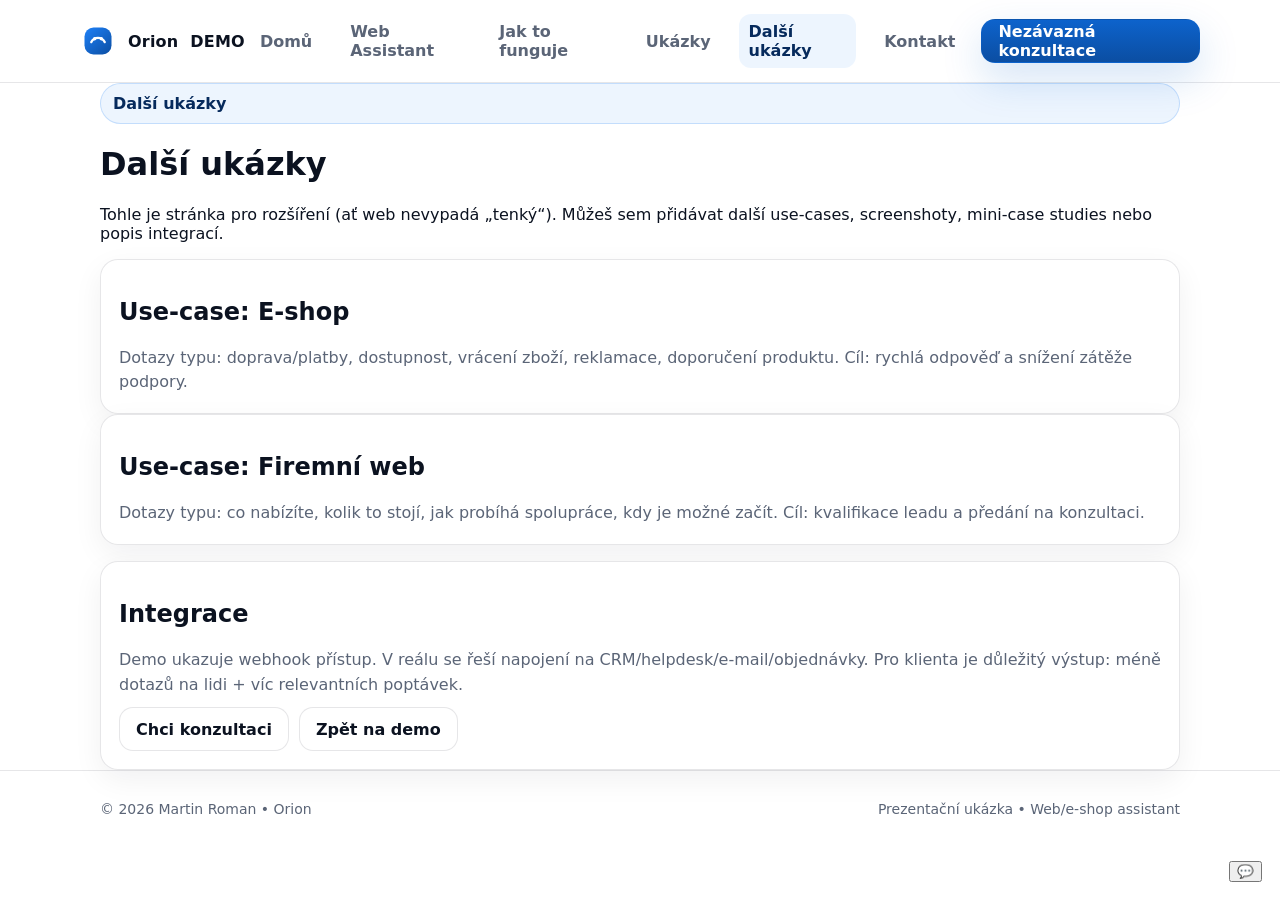
==== commit 5343e13b: "Update dalsi-ukazky.html" ====
--- a/dalsi-ukazky.html
+++ b/dalsi-ukazky.html
@@ -1,52 +1,59 @@
-<!-- dalsi-ukazky.html -->
 <!doctype html>
 <html lang="cs">
 <head>
   <meta charset="UTF-8" />
   <meta name="viewport" content="width=device-width,initial-scale=1" />
-  <title>Orion – Další ukázky</title>
-  <meta name="description" content="Další ukázky a scénáře pro Orion AI Web Assistant." />
+  <title>Další ukázky – Orion</title>
+
   <link rel="stylesheet" href="./assets/css/styles.css" />
+
+  <script src="./assets/js/config.js"></script>
   <script src="./assets/js/app.js" defer></script>
+  <script src="./assets/js/chat.js" defer></script>
 </head>
 <body>
+  <div id="siteHeader"></div>
 
-<div id="siteHeader"></div>
+  <main class="container page">
+    <div class="pill">Další ukázky</div>
+    <h1>Další ukázky</h1>
 
-<main class="container page">
-  <section class="page-hero">
-    <div class="pill">Rozšíření • scénáře • varianty</div>
-    <h1>Další ukázky</h1>
-    <p class="muted">Tady můžeš postupně přidávat další landingy, scénáře a varianty chatbota.</p>
-  </section>
+    <p class="muted">
+      Tohle je stránka pro rozšíření (ať web nevypadá „tenký“). Můžeš sem přidávat další use-cases,
+      screenshoty, mini-case studies nebo popis integrací.
+    </p>
 
-  <section class="cards">
-    <div class="card">
-      <h2>Scénář: Lokální služby</h2>
-      <p class="muted">Rezervace / konzultace, otevírací doba, ceny jen orientačně a handoff na kontakt.</p>
-      <a class="btn" href="./kontakt.html">Chci to nasadit</a>
-    </div>
+    <section class="grid2" style="margin-top:14px">
+      <div class="card">
+        <h2>Use-case: E-shop</h2>
+        <p class="muted">
+          Dotazy typu: doprava/platby, dostupnost, vrácení zboží, reklamace, doporučení produktu.
+          Cíl: rychlá odpověď a snížení zátěže podpory.
+        </p>
+      </div>
+      <div class="card">
+        <h2>Use-case: Firemní web</h2>
+        <p class="muted">
+          Dotazy typu: co nabízíte, kolik to stojí, jak probíhá spolupráce, kdy je možné začít.
+          Cíl: kvalifikace leadu a předání na konzultaci.
+        </p>
+      </div>
+    </section>
 
-    <div class="card">
-      <h2>Scénář: Firemní web</h2>
-      <p class="muted">Kvalifikace poptávky a směrování na správný kontakt / formulář.</p>
-      <a class="btn" href="./kontakt.html">Nezávazná konzultace</a>
-    </div>
+    <section class="card" style="margin-top:16px">
+      <h2>Integrace</h2>
+      <p class="muted">
+        Demo ukazuje webhook přístup. V reálu se řeší napojení na CRM/helpdesk/e-mail/objednávky.
+        Pro klienta je důležitý výstup: méně dotazů na lidi + víc relevantních poptávek.
+      </p>
+      <div style="display:flex; gap:10px; flex-wrap:wrap; margin-top:10px">
+        <a class="btn btn-primary" href="./kontakt.html">Chci konzultaci</a>
+        <a class="btn" href="./web-assistant.html">Zpět na demo</a>
+      </div>
+    </section>
 
-    <div class="card">
-      <h2>Scénář: E-shop podpora</h2>
-      <p class="muted">Dotazy k objednávkám, dopravě, reklamacím, doporučení produktů – s jasnými hranicemi.</p>
-      <a class="btn" href="./kontakt.html">Probrat možnosti</a>
-    </div>
-  </section>
+  </main>
 
-  <section class="section">
-    <a class="btn" href="./ukazky.html">← Zpět na ukázky</a>
-  </section>
-</main>
-
-<div id="siteFooter"></div>
-
-
+  <div id="siteFooter"></div>
 </body>
 </html>
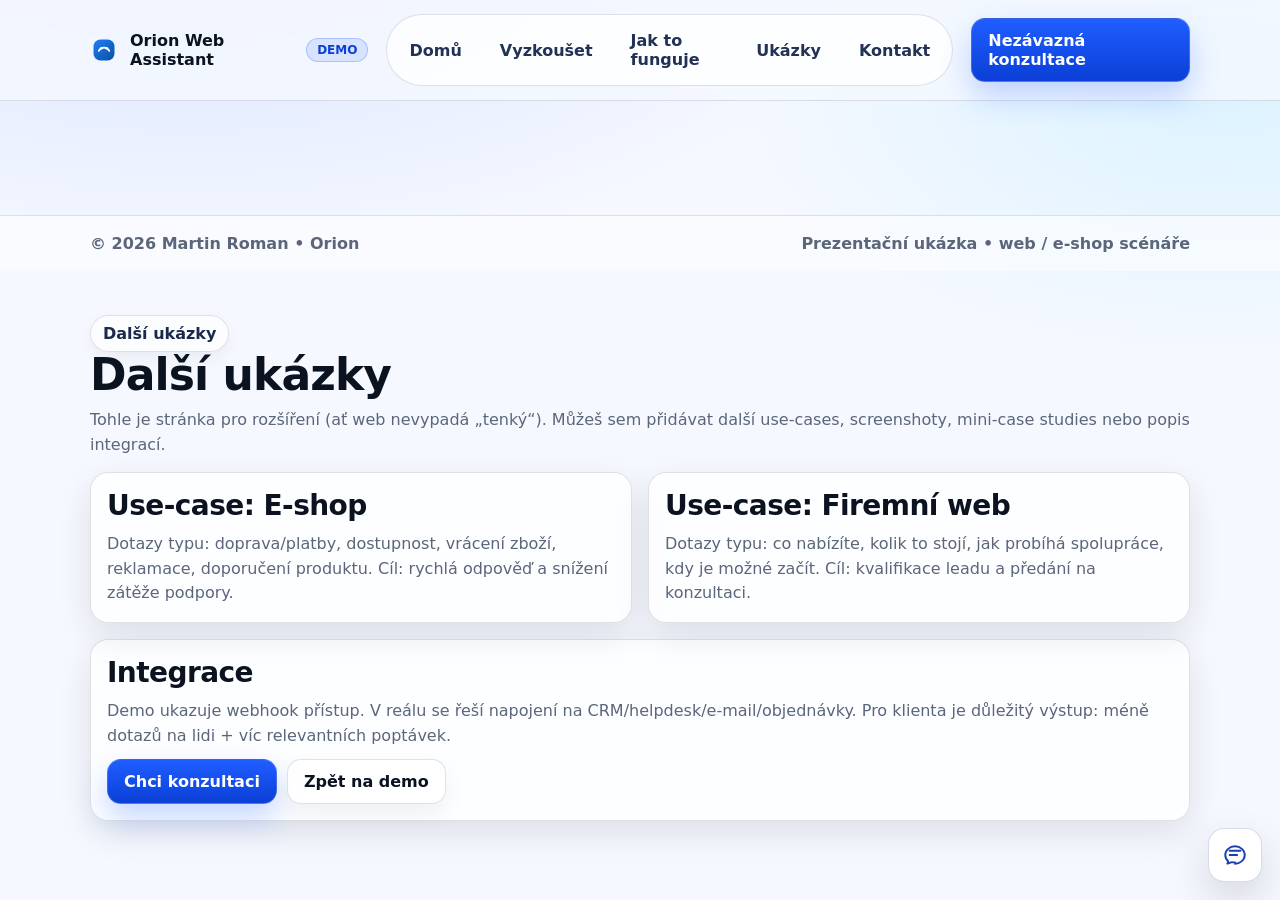
==== commit 24b51838: "Update dalsi-ukazky.html" ====
--- a/dalsi-ukazky.html
+++ b/dalsi-ukazky.html
@@ -1,15 +1,28 @@
 <!doctype html>
+<html lang="cs">
+  <!doctype html>
 <html lang="cs">
 <head>
   <meta charset="UTF-8" />
   <meta name="viewport" content="width=device-width,initial-scale=1" />
-  <title>Další ukázky – Orion</title>
+  <title>Orion</title>
 
   <link rel="stylesheet" href="./assets/css/styles.css" />
 
-  <script src="./assets/js/config.js"></script>
+  <script src="./assets/js/config.js" defer></script>
   <script src="./assets/js/app.js" defer></script>
   <script src="./assets/js/chat.js" defer></script>
+</head>
+<body>
+  <div id="siteHeader"></div>
+
+  <main class="container page">
+    <!-- obsah stránky -->
+  </main>
+
+  <div id="siteFooter"></div>
+</body>
+</html>
 </head>
 <body>
   <div id="siteHeader"></div>
--- a/assets/css/styles.css
+++ b/assets/css/styles.css
@@ -1,332 +1,471 @@
-/* assets/css/styles.css */
+/* Orion Web Assistant — master styles.css
+   Fix: full layout + components + chat UI
+*/
+
 :root{
-  --bg:#ffffff;
+  --bg:#f5f8ff;
+  --card:#ffffff;
   --text:#0b1220;
-  --muted:#5b6577;
-  --border:rgba(11,18,32,.10);
-  --card:rgba(255,255,255,.85);
-  --shadow:0 20px 60px rgba(11,18,32,.10);
-  --shadow2:0 12px 30px rgba(11,18,32,.08);
-
-  --blue-900:#062a5c;
-  --blue-700:#0b4ea2;
-  --blue-600:#0d63cc;
-  --blue-500:#1d7df2;
-
-  --ring:rgba(29,125,242,.25);
+  --muted:#5b667a;
+
+  --line:rgba(15,23,42,.12);
+  --shadow: 0 12px 34px rgba(2,6,23,.10);
+
+  --blue:#1f5eff;
+  --blue2:#0b3fd6;
+  --blueSoft: rgba(31,94,255,.12);
 
   --radius:18px;
   --radius2:26px;
 
-  --max:1120px;
-}
-
-*{box-sizing:border-box}
-html,body{margin:0;padding:0;font-family:ui-sans-serif,system-ui,-apple-system,Segoe UI,Roboto,Arial;color:var(--text);background:var(--bg)}
-a{color:inherit;text-decoration:none}
-img{max-width:100%;display:block}
-
-.container{max-width:var(--max);margin:0 auto;padding:0 20px}
-.spacer{height:26px}
-
+  --container: 1100px;
+}
+
+*{ box-sizing:border-box; }
+html,body{ height:100%; }
+body{
+  margin:0;
+  font-family: ui-sans-serif, system-ui, -apple-system, Segoe UI, Roboto, Arial, "Apple Color Emoji","Segoe UI Emoji";
+  color:var(--text);
+  background:
+    radial-gradient(1200px 600px at 15% -10%, rgba(31,94,255,.14), transparent 60%),
+    radial-gradient(900px 500px at 95% 10%, rgba(0,200,255,.10), transparent 55%),
+    var(--bg);
+}
+
+img{ max-width:100%; display:block; }
+a{ color:inherit; text-decoration:none; }
+a:hover{ text-decoration:none; }
+p{ line-height:1.55; margin:0 0 12px; }
+h1,h2,h3{ margin:0 0 10px; letter-spacing:-.02em; }
+h1{ font-size:44px; line-height:1.05; }
+h2{ font-size:28px; }
+h3{ font-size:18px; }
+small{ color:var(--muted); }
+
+.container{
+  width:min(var(--container), calc(100% - 40px));
+  margin:0 auto;
+}
+
+.page{
+  padding: 44px 0 70px;
+}
+
+.muted{ color:var(--muted); }
+.pill{
+  display:inline-flex;
+  align-items:center;
+  gap:8px;
+  padding:8px 12px;
+  border:1px solid var(--line);
+  border-radius:999px;
+  background: rgba(255,255,255,.7);
+  box-shadow: 0 6px 16px rgba(2,6,23,.05);
+  font-weight:600;
+  color:#1b2a4a;
+}
+
+/* Topbar */
 .topbar{
-  position:sticky;top:0;z-index:50;
-  backdrop-filter:saturate(1.2) blur(14px);
-  background:rgba(255,255,255,.72);
-  border-bottom:1px solid var(--border);
-}
+  position:sticky;
+  top:0;
+  z-index:50;
+  background: rgba(245,248,255,.82);
+  backdrop-filter: blur(10px);
+  border-bottom:1px solid var(--line);
+}
+
 .nav{
-  display:flex;align-items:center;justify-content:space-between;
-  gap:16px; padding:14px 0;
-}
+  display:flex;
+  align-items:center;
+  justify-content:space-between;
+  gap:18px;
+  padding:14px 0;
+}
+
 .brand{
-  display:flex;align-items:center;gap:12px;font-weight:750;letter-spacing:.2px;
-}
-.brand .mark{width:28px;height:28px}
+  display:flex;
+  align-items:center;
+  gap:12px;
+  font-weight:800;
+}
+.brandText{ font-size:16px; }
+.badge{
+  font-size:12px;
+  font-weight:800;
+  color: var(--blue2);
+  background: var(--blueSoft);
+  border: 1px solid rgba(31,94,255,.25);
+  padding:4px 10px;
+  border-radius:999px;
+}
+
 .menu{
-  display:flex;align-items:center;gap:18px;
-  color:var(--muted);
-  font-weight:600;
-}
-.menu a{padding:8px 10px;border-radius:12px}
-.menu a.active, .menu a:hover{
-  background:rgba(29,125,242,.08);
-  color:var(--blue-900);
-}
-.cta{
-  display:flex;align-items:center;gap:10px;
-}
+  display:flex;
+  align-items:center;
+  gap:14px;
+  padding:6px 10px;
+  border:1px solid var(--line);
+  background: rgba(255,255,255,.7);
+  border-radius:999px;
+}
+
+.menu a{
+  padding:10px 12px;
+  border-radius:999px;
+  font-weight:700;
+  color:#223255;
+}
+.menu a:hover{ background: rgba(31,94,255,.08); }
+.menu a.active{
+  background: rgba(31,94,255,.12);
+  color: #0b2f9d;
+}
+
+.cta{ display:flex; align-items:center; gap:10px; }
+
 .btn{
-  display:inline-flex;align-items:center;justify-content:center;
+  display:inline-flex;
+  align-items:center;
+  justify-content:center;
   gap:10px;
-  height:44px;
-  padding:0 16px;
+  padding:12px 16px;
   border-radius:14px;
-  border:1px solid var(--border);
-  font-weight:700;
+  border:1px solid var(--line);
+  background: rgba(255,255,255,.75);
+  font-weight:800;
   cursor:pointer;
-  background:#fff;
-  transition:.18s ease;
-  user-select:none;
-}
-.btn:hover{transform:translateY(-1px);box-shadow:var(--shadow2)}
-.btn.primary{
-  border-color:rgba(13,99,204,.30);
-  background:linear-gradient(180deg, rgba(13,99,204,1) 0%, rgba(11,78,162,1) 100%);
+  transition: transform .08s ease, box-shadow .18s ease, background .18s ease;
+  box-shadow: 0 10px 24px rgba(2,6,23,.06);
+}
+.btn:hover{ transform: translateY(-1px); }
+.btn:active{ transform: translateY(0px); }
+
+.btn.primary, .btn.btn-primary{
+  background: linear-gradient(180deg, var(--blue) 0%, var(--blue2) 100%);
   color:#fff;
-  box-shadow:0 16px 40px rgba(13,99,204,.18);
-}
-.btn.soft{
-  background:rgba(29,125,242,.08);
-  border-color:rgba(29,125,242,.20);
-  color:var(--blue-900);
-}
-
+  border:1px solid rgba(255,255,255,.18);
+  box-shadow: 0 14px 30px rgba(31,94,255,.25);
+}
+.btn.primary:hover, .btn.btn-primary:hover{
+  box-shadow: 0 18px 34px rgba(31,94,255,.30);
+}
+
+/* Hero */
 .hero{
+  display:grid;
+  grid-template-columns: 1.15fr .85fr;
+  gap:28px;
+  align-items:center;
+  padding: 34px 0 10px;
+}
+
+.heroText .heroActions{
+  display:flex;
+  flex-wrap:wrap;
+  gap:12px;
+  margin: 16px 0 18px;
+}
+
+.heroGrid{
+  display:grid;
+  grid-template-columns: repeat(3, 1fr);
+  gap:14px;
+  margin-top:18px;
+}
+
+.card{
+  background: rgba(255,255,255,.78);
+  border: 1px solid var(--line);
+  border-radius: var(--radius);
+  padding: 16px;
+  box-shadow: var(--shadow);
+}
+.card p{ margin:0; color:var(--muted); }
+
+.heroVisual{
+  background: rgba(255,255,255,.70);
+  border: 1px solid var(--line);
+  border-radius: var(--radius2);
+  box-shadow: var(--shadow);
+  padding: 18px;
   position:relative;
-  padding:42px 0 18px;
-}
-.heroWrap{
-  position:relative;
-  border:1px solid var(--border);
-  border-radius:var(--radius2);
   overflow:hidden;
-  box-shadow:var(--shadow);
-  background:linear-gradient(180deg,#ffffff 0%, #f6f9ff 60%, #ffffff 100%);
-}
-.heroBg{
-  position:absolute;inset:0;
-  opacity:.9;
-  pointer-events:none;
-}
-.heroInner{
-  position:relative;
-  display:grid;
-  grid-template-columns: 1.05fr .95fr;
-  gap:28px;
-  padding:34px;
-}
-@media (max-width: 900px){
-  .heroInner{grid-template-columns:1fr;padding:22px}
-  .menu{display:none}
-}
-.kicker{
-  display:inline-flex;align-items:center;gap:10px;
-  padding:8px 12px;border-radius:999px;
-  background:rgba(29,125,242,.10);
-  border:1px solid rgba(29,125,242,.20);
-  color:var(--blue-900);
-  font-weight:800;
-  width:max-content;
-}
-.h1{
-  margin:14px 0 10px;
-  font-size:44px;
-  line-height:1.06;
-  letter-spacing:-.8px;
-  color:var(--blue-900);
-}
-@media (max-width: 900px){
-  .h1{font-size:36px}
-}
-.sub{
-  margin:0 0 16px;
-  color:var(--muted);
-  font-size:16.5px;
-  line-height:1.55;
-  max-width:54ch;
-}
-.actions{display:flex;flex-wrap:wrap;gap:12px;margin-top:16px}
-.heroCard{
-  display:flex;flex-direction:column;align-items:center;justify-content:center;
-  gap:14px;
-  border-radius:22px;
-  border:1px solid var(--border);
-  background:rgba(255,255,255,.86);
-  box-shadow:0 14px 38px rgba(11,18,32,.08);
-  padding:22px;
-}
-.heroCard .title{
-  font-weight:850;
-  letter-spacing:.2px;
-  color:var(--blue-900);
-  font-size:22px;
-}
-.heroCard .tag{
-  color:var(--muted);
-  font-weight:650;
-  margin-top:-6px;
-}
-.heroCard .bigMark{
-  width:min(360px, 100%);
-}
-
+}
+.heroVisual:before{
+  content:"";
+  position:absolute;
+  inset:-40%;
+  background: radial-gradient(circle at 25% 25%, rgba(31,94,255,.22), transparent 60%);
+  transform: rotate(8deg);
+}
+.heroImg{ position:relative; z-index:1; width:100%; height:auto; }
+
+/* Sections / blocks */
 .section{
-  padding:18px 0;
+  margin-top: 26px;
 }
 .sectionTitle{
-  text-align:center;
-  margin:10px 0 18px;
-}
-.sectionTitle h2{
-  font-size:32px;margin:0;color:var(--blue-900);letter-spacing:-.4px
-}
-.sectionTitle p{
-  margin:10px auto 0;
-  color:var(--muted);
-  line-height:1.55;
-  max-width:70ch;
-}
-.grid3{
-  display:grid;
-  grid-template-columns:repeat(3,1fr);
-  gap:16px;
-}
-@media (max-width: 900px){ .grid3{grid-template-columns:1fr} }
-.card{
-  border:1px solid var(--border);
-  border-radius:18px;
-  background:rgba(255,255,255,.92);
-  box-shadow:0 10px 30px rgba(11,18,32,.06);
-  padding:18px;
-}
-.card h3{margin:10px 0 6px;color:var(--blue-900)}
-.card p{margin:0;color:var(--muted);line-height:1.55}
-.icon{
-  width:42px;height:42px;border-radius:14px;
-  display:grid;place-items:center;
-  border:1px solid rgba(29,125,242,.22);
-  background:rgba(29,125,242,.10);
-}
-
-.split{
+  display:flex;
+  align-items:center;
+  justify-content:space-between;
+  gap:12px;
+  margin-bottom: 12px;
+}
+
+.grid2{
   display:grid;
   grid-template-columns: 1fr 1fr;
   gap:16px;
 }
-@media (max-width: 900px){ .split{grid-template-columns:1fr} }
-.bigCard{
-  border-radius:22px;
-  border:1px solid var(--border);
-  background:linear-gradient(180deg, rgba(255,255,255,.92) 0%, rgba(246,249,255,.92) 100%);
-  box-shadow:var(--shadow2);
-  padding:20px;
-}
-.bigCard h3{margin:0 0 10px;color:var(--blue-900)}
-.bigCard p{margin:0;color:var(--muted);line-height:1.6}
-
+.grid3{
+  display:grid;
+  grid-template-columns: repeat(3, 1fr);
+  gap:16px;
+}
+
+.kpi{
+  display:flex;
+  flex-direction:column;
+  gap:6px;
+}
+.kpi strong{ font-size:18px; }
+.kpi span{ color:var(--muted); }
+
+/* Footer */
 .footer{
-  padding:30px 0;
-  border-top:1px solid var(--border);
-  color:var(--muted);
+  border-top: 1px solid var(--line);
+  background: rgba(255,255,255,.55);
+}
+.footerInner{
+  display:flex;
+  align-items:center;
+  justify-content:space-between;
+  gap:14px;
+  padding: 18px 0;
+  color: var(--muted);
+  font-weight:700;
+}
+
+/* Forms */
+.formCard{
+  background: rgba(255,255,255,.82);
+  border:1px solid var(--line);
+  border-radius: var(--radius2);
+  box-shadow: var(--shadow);
+  padding: 18px;
+}
+.formGrid{
+  display:grid;
+  grid-template-columns: 1fr 1fr;
+  gap: 12px;
+}
+.field{
+  display:flex;
+  flex-direction:column;
+  gap:6px;
+}
+label{
+  font-weight:800;
+  color:#1b2a4a;
+}
+input, textarea{
+  width:100%;
+  padding: 12px 12px;
+  border-radius: 14px;
+  border: 1px solid rgba(15,23,42,.14);
+  background: rgba(255,255,255,.92);
+  outline:none;
   font-size:14px;
 }
-.footerInner{
-  display:flex;align-items:flex-start;justify-content:space-between;gap:16px;
-}
-@media (max-width: 900px){ .footerInner{flex-direction:column} }
-
-.badgeDemo{
-  display:inline-flex;align-items:center;gap:10px;
-  padding:10px 12px;border-radius:14px;
-  border:1px solid rgba(13,99,204,.20);
-  background:rgba(13,99,204,.06);
-  color:var(--blue-900);
+textarea{ min-height: 140px; resize: vertical; }
+input:focus, textarea:focus{
+  border-color: rgba(31,94,255,.45);
+  box-shadow: 0 0 0 4px rgba(31,94,255,.12);
+}
+.formActions{ margin-top: 12px; display:flex; gap:12px; align-items:center; flex-wrap:wrap; }
+.note{ color:var(--muted); font-weight:700; }
+
+/* Chat — floating button + panel (chat.js relies on these) */
+.orion-fab{
+  position: fixed;
+  right: 18px;
+  bottom: 18px;
+  width: 56px;
+  height: 56px;
+  border-radius: 16px;
+  background: rgba(255,255,255,.92);
+  border: 1px solid rgba(15,23,42,.14);
+  box-shadow: 0 14px 34px rgba(2,6,23,.16);
+  display:flex;
+  align-items:center;
+  justify-content:center;
+  cursor:pointer;
+  z-index: 999;
+}
+.orion-fab:hover{ box-shadow: 0 18px 40px rgba(2,6,23,.18); }
+
+.orion-panel{
+  position: fixed;
+  right: 18px;
+  bottom: 86px;
+  width: min(420px, calc(100vw - 36px));
+  height: 560px;
+  background: rgba(255,255,255,.92);
+  border: 1px solid rgba(15,23,42,.14);
+  border-radius: 24px;
+  box-shadow: 0 24px 70px rgba(2,6,23,.20);
+  overflow:hidden;
+  z-index: 999;
+  display:none;
+}
+.orion-panel.open{ display:block; }
+
+.orion-panel-header{
+  display:flex;
+  align-items:flex-start;
+  justify-content:space-between;
+  gap:12px;
+  padding: 14px 14px 10px;
+  border-bottom: 1px solid rgba(15,23,42,.10);
+  background: linear-gradient(180deg, rgba(245,248,255,.92) 0%, rgba(255,255,255,.92) 100%);
+}
+.orion-panel-title{
+  display:flex;
+  flex-direction:column;
+  gap:2px;
+}
+.orion-panel-title strong{ font-size:16px; }
+.orion-panel-title span{ color:var(--muted); font-weight:700; }
+.orion-close{
+  width: 36px;
+  height: 36px;
+  border-radius: 14px;
+  border:1px solid rgba(15,23,42,.14);
+  background: rgba(255,255,255,.85);
+  cursor:pointer;
+  font-weight:900;
+}
+
+.orion-panel-body{
+  padding: 12px 12px 0;
+  height: calc(100% - 64px - 74px);
+  overflow:auto;
+}
+
+.orion-msg{
+  max-width: 88%;
+  padding: 10px 12px;
+  border-radius: 16px;
+  border: 1px solid rgba(15,23,42,.10);
+  box-shadow: 0 10px 26px rgba(2,6,23,.06);
+  margin-bottom: 10px;
+  line-height:1.45;
+}
+.orion-msg.bot{
+  background: rgba(245,248,255,.92);
+}
+.orion-msg.user{
+  background: rgba(31,94,255,.12);
+  border-color: rgba(31,94,255,.22);
+  margin-left:auto;
+}
+
+.orion-quick{
+  display:flex;
+  flex-wrap:wrap;
+  gap:10px;
+  padding: 6px 0 12px;
+}
+.orion-chip{
+  border-radius: 999px;
+  padding: 10px 12px;
+  border: 1px solid rgba(31,94,255,.22);
+  background: rgba(31,94,255,.08);
   font-weight:800;
-  width:max-content;
-}
-
-/* ---- Chat widget ---- */
-.chatFab{
-  position:fixed;right:18px;bottom:18px;z-index:80;
-}
-.chatBtn{
-  width:56px;height:56px;border-radius:18px;
-  border:1px solid rgba(13,99,204,.30);
-  background:linear-gradient(180deg, rgba(13,99,204,1), rgba(11,78,162,1));
-  box-shadow:0 18px 50px rgba(13,99,204,.22);
-  display:grid;place-items:center;
+  color:#0b2f9d;
   cursor:pointer;
 }
-.chatBtn svg{filter:drop-shadow(0 2px 8px rgba(0,0,0,.18))}
-.chatPanel{
-  position:fixed;right:18px;bottom:86px;z-index:80;
-  width:min(420px, calc(100vw - 36px));
-  height:min(560px, calc(100vh - 140px));
-  border-radius:22px;
-  border:1px solid var(--border);
-  background:rgba(255,255,255,.92);
-  box-shadow:var(--shadow);
-  overflow:hidden;
-  display:none;
-}
-.chatPanel.open{display:flex;flex-direction:column}
-.chatHead{
-  padding:14px 14px 12px;
-  border-bottom:1px solid var(--border);
-  display:flex;align-items:center;justify-content:space-between;gap:12px;
-  background:linear-gradient(180deg, rgba(246,249,255,.98), rgba(255,255,255,.92));
-}
-.chatHead .left{
-  display:flex;flex-direction:column;gap:4px;
-}
-.chatHead .t{font-weight:900;color:var(--blue-900)}
-.chatHead .s{color:var(--muted);font-weight:650;font-size:13px}
-.chatClose{
-  width:40px;height:40px;border-radius:14px;
-  border:1px solid var(--border);
-  background:#fff;
-  cursor:pointer;
-}
-.chatBody{padding:12px;overflow:auto;display:flex;flex-direction:column;gap:10px}
-.msg{
-  max-width:92%;
-  padding:12px 12px;
-  border-radius:16px;
-  border:1px solid var(--border);
-  line-height:1.5;
-  font-size:14.5px;
-  white-space:pre-wrap;
-}
-.msg.user{margin-left:auto;background:rgba(29,125,242,.08);border-color:rgba(29,125,242,.20)}
-.msg.bot{background:#fff}
-.quick{
-  display:flex;flex-wrap:wrap;gap:10px;margin-top:4px
-}
-.pill{
-  padding:10px 12px;border-radius:999px;
-  border:1px solid rgba(29,125,242,.20);
-  background:rgba(29,125,242,.08);
-  color:var(--blue-900);
-  font-weight:750;
-  cursor:pointer;
-}
-.chatFoot{
-  padding:12px;
-  border-top:1px solid var(--border);
-  display:flex;gap:10px;
-  background:rgba(255,255,255,.92);
-}
-.chatInput{
+.orion-chip:hover{ background: rgba(31,94,255,.12); }
+
+.orion-panel-footer{
+  position:absolute;
+  left:0; right:0; bottom:0;
+  padding: 12px;
+  border-top: 1px solid rgba(15,23,42,.10);
+  background: rgba(255,255,255,.92);
+}
+.orion-inputRow{
+  display:flex;
+  gap:10px;
+  align-items:center;
+}
+.orion-inputRow input{
   flex:1;
-  height:44px;border-radius:14px;
-  border:1px solid var(--border);
-  padding:0 12px;
-  outline:none;
-}
-.chatInput:focus{box-shadow:0 0 0 6px var(--ring);border-color:rgba(13,99,204,.35)}
-.sendBtn{
-  width:54px;height:44px;border-radius:14px;
-  border:1px solid rgba(13,99,204,.30);
-  background:linear-gradient(180deg, rgba(13,99,204,1), rgba(11,78,162,1));
+  border-radius: 16px;
+  padding: 12px 12px;
+}
+.orion-send{
+  width: 54px;
+  height: 44px;
+  border-radius: 16px;
+  border:1px solid rgba(15,23,42,.14);
+  background: linear-gradient(180deg, var(--blue) 0%, var(--blue2) 100%);
   color:#fff;
   font-weight:900;
   cursor:pointer;
 }
 
-/* simple page header */
-.pageHead{
-  padding:26px 0 10px;
-}
-.pageHead h1{margin:0;color:var(--blue-900);letter-spacing:-.4px}
-.pageHead p{margin:10px 0 0;color:var(--muted);line-height:1.6;max-width:70ch}
+/* Mobile nav toggle support (if app.js uses it) */
+.navToggle{
+  display:none;
+  border:1px solid var(--line);
+  background: rgba(255,255,255,.75);
+  border-radius: 14px;
+  padding:10px 12px;
+  font-weight:900;
+}
+
+@media (max-width: 980px){
+  .hero{ grid-template-columns: 1fr; }
+  .heroGrid{ grid-template-columns: 1fr; }
+  .grid3{ grid-template-columns: 1fr; }
+  .grid2{ grid-template-columns: 1fr; }
+  h1{ font-size: 36px; }
+}
+
+@media (max-width: 760px){
+  .menu{ display:none; }
+  .navToggle{ display:inline-flex; }
+}
+/* --- Chat: neprůhledné, čisté, modré quick replies --- */
+.orion-chat-overlay {
+  background: rgba(10, 14, 28, 0.35) !important;
+}
+
+.orion-chat-panel {
+  background: #ffffff !important;
+  border: 1px solid rgba(30, 58, 138, 0.12) !important;
+  box-shadow: 0 24px 80px rgba(0,0,0,.18) !important;
+}
+
+.orion-quick-reply {
+  background: #1e40af !important; /* výrazná modrá */
+  color: #fff !important;
+  border: 1px solid rgba(255,255,255,.18) !important;
+}
+
+.orion-quick-reply:hover {
+  filter: brightness(1.05);
+}
+
+.orion-chat-input {
+  background: #eef3ff !important;       /* modro-šedá světlá */
+  border: 1px solid #c9c5ff !important; /* jemná fialová */
+  color: #0b1220 !important;
+}
+
+.orion-chat-input::placeholder {
+  color: rgba(11,18,32,.55) !important;
+}
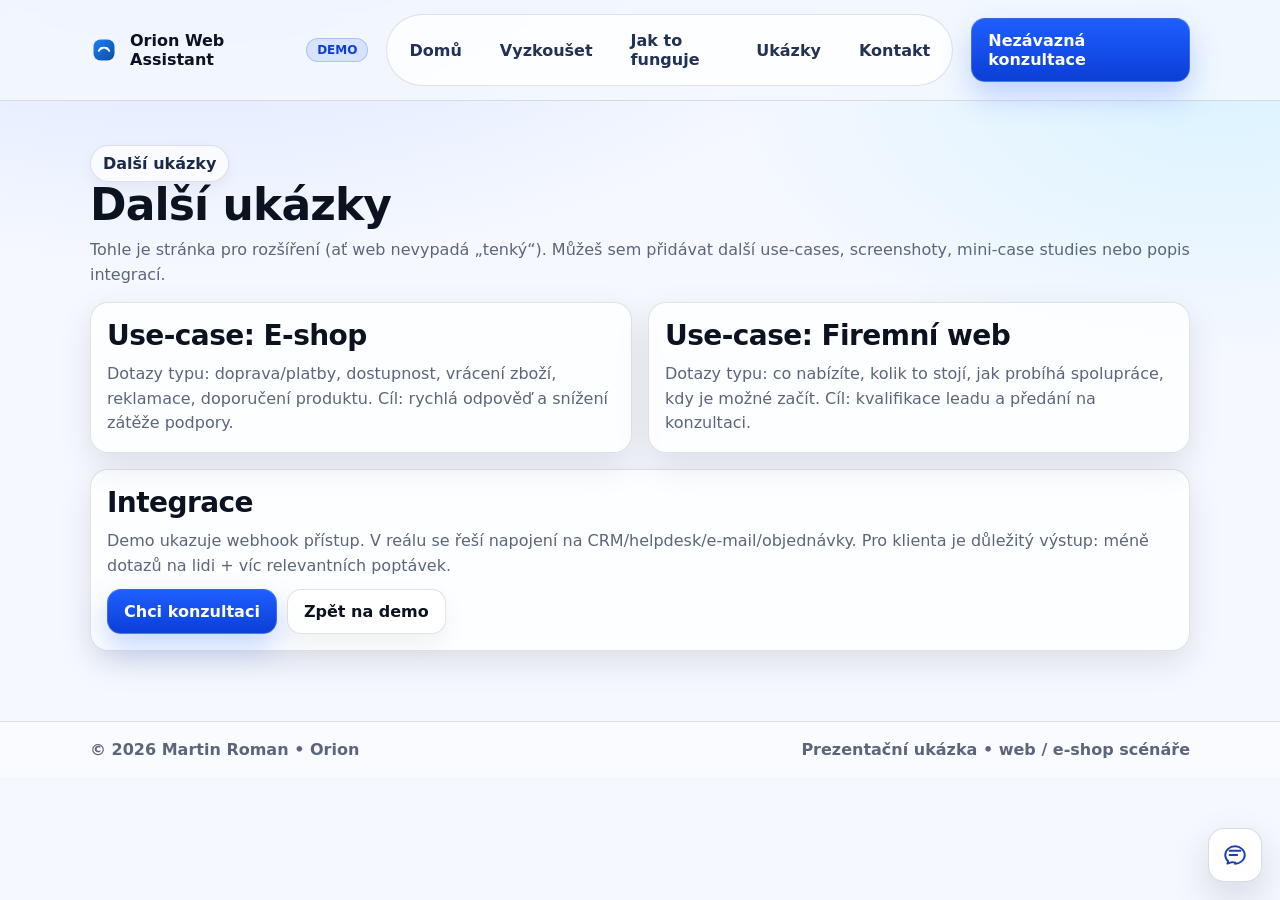
==== commit 37dc7c59: "Update dalsi-ukazky.html" ====
--- a/dalsi-ukazky.html
+++ b/dalsi-ukazky.html
@@ -1,28 +1,15 @@
 <!doctype html>
-<html lang="cs">
-  <!doctype html>
 <html lang="cs">
 <head>
   <meta charset="UTF-8" />
   <meta name="viewport" content="width=device-width,initial-scale=1" />
-  <title>Orion</title>
+  <title>Orion – Další ukázky</title>
 
   <link rel="stylesheet" href="./assets/css/styles.css" />
 
   <script src="./assets/js/config.js" defer></script>
   <script src="./assets/js/app.js" defer></script>
   <script src="./assets/js/chat.js" defer></script>
-</head>
-<body>
-  <div id="siteHeader"></div>
-
-  <main class="container page">
-    <!-- obsah stránky -->
-  </main>
-
-  <div id="siteFooter"></div>
-</body>
-</html>
 </head>
 <body>
   <div id="siteHeader"></div>
@@ -64,7 +51,6 @@
         <a class="btn" href="./web-assistant.html">Zpět na demo</a>
       </div>
     </section>
-
   </main>
 
   <div id="siteFooter"></div>
